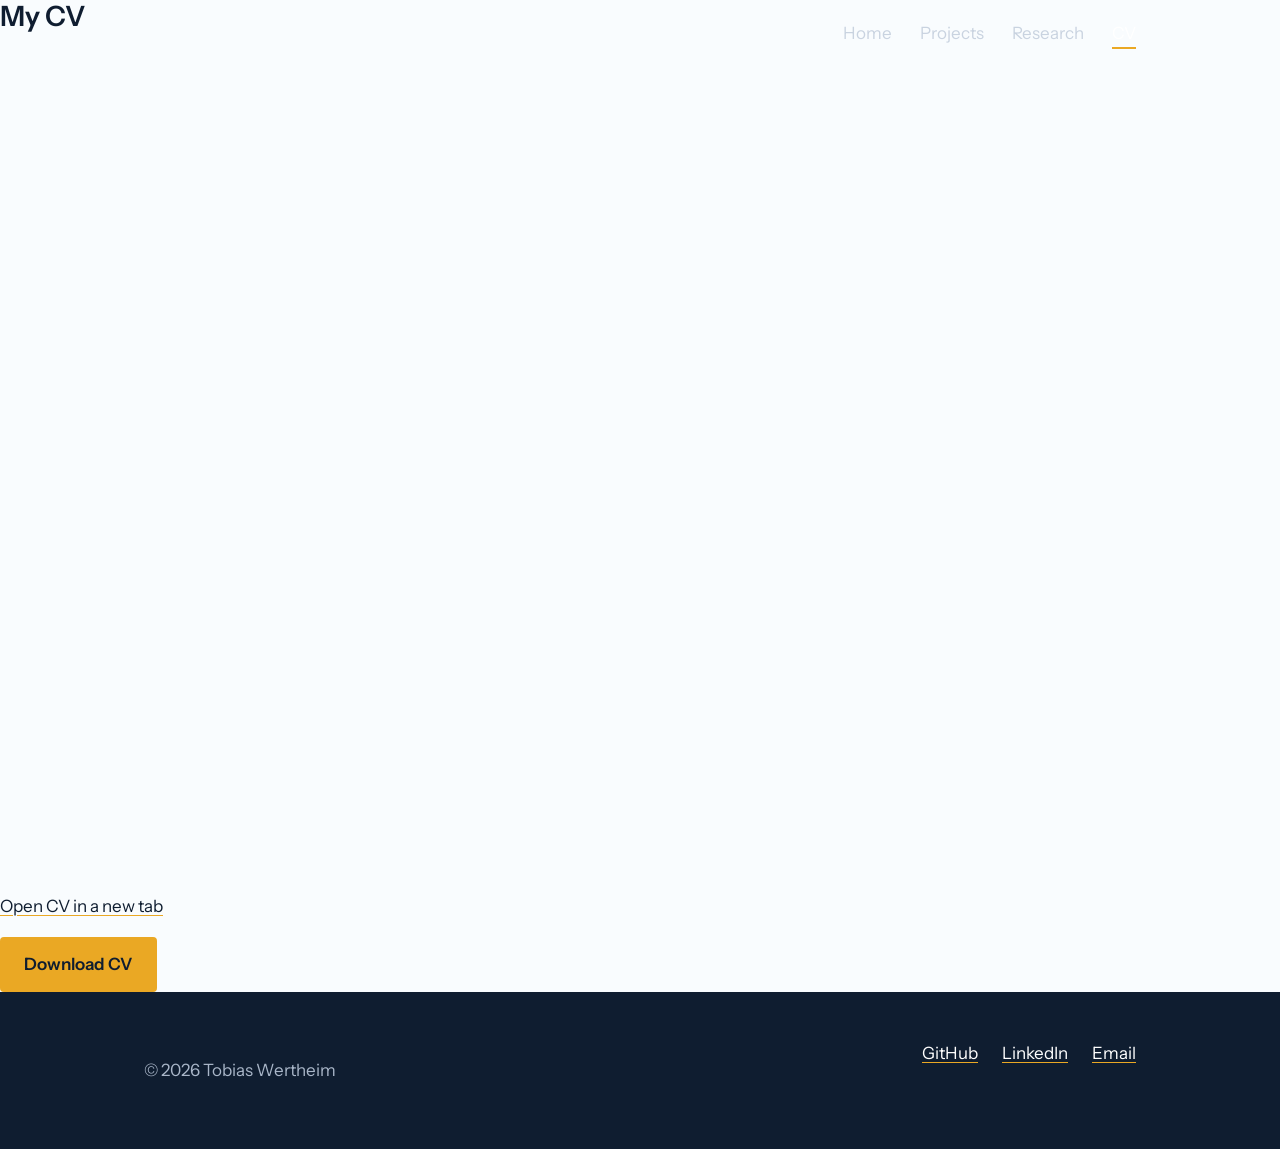
==== cv.html @ 44a56799 "Update CV links to remove 'files' directory" ====
<!DOCTYPE html>
<html lang="en">
<head>
  <link rel="icon" href="/photonfavicon.svg" type="image/svg+xml">
  <meta charset="UTF-8">
  <meta name="viewport" content="width=device-width, initial-scale=1.0">
  <title>Projects</title>
  <meta name="description" content="Physics and engineering projects by Tobias, TU Delft.">
  <link rel="preconnect" href="https://fonts.googleapis.com">
  <link rel="preconnect" href="https://fonts.gstatic.com" crossorigin>
  <link href="https://fonts.googleapis.com/css2?family=Instrument+Sans:wght@400;600&family=Instrument+Serif&display=swap" rel="stylesheet">
  <link rel="stylesheet" href="style.css">
</head>

    <!-- Navigation bar stuff-->
  <header class='site-header'>
    <nav class='nav'>
      <a href='index.html' class='nav-name'></a>
      <ul class='nav-links'>
        <li><a href='index.html'>Home</a></li>
        <li><a href='projects.html'>Projects</a></li>
        <li><a href='Research.html'>Research</a></li>
        <li><a href='cv.html' class='active'>CV</a></li>
      </ul>
    </nav>
  </header>

  <section id="cv">
  <h2>My CV</h2>
  <iframe src="/cvtwertheim.pdf" class="cv-frame" title="CV"></iframe>
  <p><a href="/cvtwertheim.pdf">Open CV in a new tab</a></p>
</section>
  <a href="/cvtwertheim.pdf" download="/cvtwertheim.pdf" class="button">Download CV</a>
  
  <footer class="site-footer">
    <div class="container">
      <p>&copy; 2026 Tobias Wertheim</p>
      <ul class="footer-links">
        <li><a href="https://github.com/tobiaswm" target="_blank" rel="noopener">GitHub</a></li>
        <li><a href="https://www.linkedin.com/in/tobias-wertheim" target="_blank" rel="noopener">LinkedIn</a></li>
        <li><a href="mailto:tobywertheimmail@gmail.com">Email</a></li>
      </ul>
    </div>
  </footer>

</body>
</html>
---- style.css ----
/* My CSS code for the site; AI was used to produce a basic template, after which I
edited quite a bit away from it until I got to something I was happy with. */

/* colors and fonts */
:root {
  --navy: #0f1d30;     /* headers and titles? */
  --navy-soft: #213456;   /* slightly lighter navy */
  --amber: #eaa824;     /* amber */
  --amber-dark: #a36e0c; /* darker amber */
  --ink: #1e2936;     /* body text */
  --slate: #576575;  /* secondary text */
  --lab: #f9fcfe;      /* page background: cool, not cream */
  --white: #ffffff;
  --line: #d8dee6;   /* thin divider lines */

  /* Fonts */
  --font-display: "Instrument Serif", Georgia, serif;
  --font-body: "Instrument Sans", system-ui, sans-serif;

  --width: 1040px;          /* maximum content width */
}


/* basics */

*{ box-sizing: border-box; }  
body {
  margin: 0;
  font-family: var(--font-body);
  font-size: 1.0625rem;         
  line-height: 1.6;
  color: var(--ink);
  background: var(--lab);
}

img { max-width: 100%; display: block; }

a { color: var(--navy); text-decoration-color: var(--amber); text-underline-offset: 3px; }
a:hover { color: var(--amber-dark); }

/* visible outline with tab key*/
a:focus-visible, button:focus-visible {
  outline: 3px solid var(--amber);
  outline-offset: 3px;
}

h1, h2, h3 { color: var(--navy); line-height: 1.2; font-weight: 600; }
h2 { font-size: 1.75rem; margin: 0 0 1.5rem; }
h3 { font-size: 1.2rem; margin: 0 0 0.4rem; }

p { max-width: 65ch; } 

/* Centering */
.container {
  max-width: var(--width);
  margin: 0 auto;
  padding: 0 1.5rem;
}

/* Space between sections */
.section { padding: 5rem 0; }
.section + .section { border-top: 1px solid var(--line); }


/* navigation bar stuffs */

.site-header {
  position: absolute;
  top: 0; left: 0; right: 0;
  z-index: 10;
}

/* no hero here so solid infill */
.site-header.solid {
  position: sticky;              /* stays at the top while scrolling */
  background: var(--navy);
}

.nav {
  display: flex;
  justify-content: space-between;
  align-items: center;
  flex-wrap: wrap;
  gap: 0.75rem;
  max-width: var(--width);
  margin: 0 auto;
  padding: 1.25rem 1.5rem;
}

.nav-name {
  font-family: var(--font-display);
  font-size: 1.5rem;
  color: var(--white);
  text-decoration: none;
}

.nav-links {
  display: flex;
  gap: 1.75rem;
  list-style: none;
  margin: 0;
  padding: 0;
}

.nav-links a {
  color: #c9d3e0;
  text-decoration: none;
  padding-bottom: 4px;
  border-bottom: 2px solid transparent;   /* invisible until active */
}

.nav-links a:hover { color: var(--white); }

/* Amber underline */
.nav-links a.active {
  color: var(--white);
  border-bottom-color: var(--amber);
}


/* Hero */

.hero {
  position: relative;      /* Canvas sits behind the text */
  background: var(--navy);
  color: var(--white);
  min-height: 88vh;
  display: flex;
  align-items: center;
  overflow: hidden;
}

/* The <canvas> with the wave pattern fills the whole hero, waves.js draws on it */
.hero canvas {
  position: absolute;
  inset: 0;                      /* top/right/bottom/left all 0 = fill parent */
  width: 100%;
  height: 100%;
}

/* for text readability over the waves */
.hero::before {
  content: "";
  position: absolute;
  inset: 0;
  background: linear-gradient(90deg, var(--navy) 25%, rgba(20, 35, 59, 0.55) 60%, rgba(20, 35, 59, 0.1));
  z-index: 1;
}

.hero-content {
  position: relative;
  z-index: 2;                   
  width: 100%;                   
  padding-top: 5rem;
  padding-bottom: 5rem;
}

/* h1, my name over the hero */
.hero h1 {
  font-family: var(--font-display);
  font-weight: 400;
  font-size: clamp(3.5rem, 10vw, 7.5rem);
  line-height: 0.95;
  letter-spacing: -0.02em;
  color: var(--white);
  margin: 0 0 1.5rem;
}

.hero .lead {
  font-size: 1.3rem;
  color: #d5deea;
  max-width: 34ch;
  margin: 0 0 2.25rem;
}

/* small text near bottom of hero */
.hero-note {
  margin-top: 3rem;
  font-size: 0.9rem;
  color: #8ea0b8;
}


/* buttons */

.buttons { display: flex; flex-wrap: wrap; gap: 0.75rem; }

.button {
  display: inline-block;
  padding: 0.75rem 1.4rem;
  font-weight: 600;
  text-decoration: none;
  border-radius: 4px;
  background: var(--amber);
  color: var(--navy);
  border: 2px solid var(--amber);
}

.button:hover { background: #f3bd4f; color: var(--navy); }

/* Smaller ghost button */
.button-ghost {
  background: transparent;
  color: var(--white);
  border-color: rgba(255, 255, 255, 0.4);
}
.button-ghost:hover { background: rgba(255, 255, 255, 0.08); color: var(--white); }

/* Ghost button on a light background */
.button-ghost.on-light { color: var(--navy); border-color: var(--navy); }
.button-ghost.on-light:hover { background: var(--navy); color: var(--white); }


/* About me */

/* CSS grid; two columns, the photo column fixed, the text column flexible */
.about {
  display: grid;
  grid-template-columns: 240px 1fr;
  gap: 3rem;
  align-items: start;
}

.portrait {
  width: 240px;
  aspect-ratio: 4 / 5;
  object-fit: cover;
  border-radius: 6px;
  background: var(--line);
}

/* <dl> definition list */
.facts {
  display: grid;
  grid-template-columns: max-content 1fr;
  gap: 0.4rem 1.5rem;
  margin: 1.75rem 0 0;
  padding-top: 1.5rem;
  border-top: 1px solid var(--line);
}
.facts dt { color: var(--slate); }
.facts dd { margin: 0; }


/* Recent project */

.featured {
  display: grid;
  grid-template-columns: 1.2fr 1fr;
  background: var(--white);
  border: 1px solid var(--line);
  border-radius: 8px;
  overflow: hidden; /* clips the image to the rounded corners */
}

.featured img {
  width: 100%;
  height: 100%;
  min-height: 300px;
  object-fit: cover;
}

.featured-body { padding: 2.5rem; }
.featured-body h3 { font-size: 1.6rem; }
.featured-body p { color: var(--slate); }


/* Project list */

.project-list { list-style: none; margin: 0; padding: 0; }

/* Each entry: thumbnail on the left, text on the right */
.project {
  display: grid;
  grid-template-columns: 200px 1fr;
  gap: 2rem;
  align-items: center;
  padding: 2rem 0;
  border-bottom: 1px solid var(--line);
}
.project:first-child { padding-top: 0; }

.project img {
  width: 200px;
  aspect-ratio: 3 / 2;
  object-fit: cover;
  border-radius: 6px;
}

.project p { color: var(--slate); margin: 0 0 0.75rem; }

/* Tags */
.tags {
  display: flex;
  flex-wrap: wrap;
  gap: 0.4rem;
  list-style: none;
  margin: 0 0 1rem;
  padding: 0;
}
.tags li {
  font-size: 0.85rem;
  padding: 0.1rem 0.65rem;
  border-radius: 999px;          /* huge radius = pill shape */
  background: #fbf0d6;
  color: #7a5408;
}

.more { font-weight: 600; white-space: nowrap; }

/* A row with the section heading and a link to the full page */
.section-head {
  display: flex;
  justify-content: space-between;
  align-items: baseline;
  gap: 1rem;
  margin-bottom: 1.5rem;
}
.section-head h2 { margin: 0; }


/* Inner page band */

.page-title {
  background: var(--navy);
  color: var(--white);
  padding: 4rem 0 3.5rem;
}
.page-title h1 {
  font-family: var(--font-display);
  font-weight: 400;
  font-size: clamp(2.75rem, 7vw, 4.5rem);
  color: var(--white);
  margin: 0 0 0.5rem;
}
.page-title p { color: #c9d3e0; margin: 0; font-size: 1.15rem; }


/* CV timeline: line with dots*/
.timeline {
  list-style: none;
  margin: 0 0 1rem;
  padding: 0 0 0 1.75rem;
  border-left: 2px solid var(--line);
}

.cv-frame {
  width: 100%;
  height: 90vh;
  border: none;
}

.timeline li { position: relative; padding-bottom: 2rem; }

/* The dot on the line. ::before creates an extra element with CSS only. */
.timeline li::before {
  content: "";
  position: absolute;
  left: calc(-1.75rem - 7px);    /* centre the 12px dot on the 2px line */
  top: 0.45rem;
  width: 12px;
  height: 12px;
  border-radius: 50%;
  background: var(--amber);
  border: 2px solid var(--lab);
}

.timeline time { display: block; color: var(--amber-dark); font-weight: 600; font-size: 0.95rem; }
.timeline p { margin: 0.2rem 0 0; color: var(--slate); }

.cv-grid {
  display: grid;
  grid-template-columns: 1fr 1fr;
  gap: 3rem;
  margin-bottom: 2.5rem;
}

.cv-skills { margin-bottom: 2.5rem; }


/* Footer */

.site-footer {
  background: var(--navy);
  color: #a9b6c8;
  padding: 3rem 0;
}
.site-footer .container {
  display: flex;
  justify-content: space-between;
  flex-wrap: wrap;
  gap: 1rem;
}
.site-footer a { color: var(--white); }
.footer-links { display: flex; gap: 1.5rem; list-style: none; margin: 0; padding: 0; }


/* Rules for small screens / phones */
@media (max-width: 760px) {
  .section { padding: 3.5rem 0; }
  .about, .featured, .cv-grid { grid-template-columns: 1fr; }   /* stack columns */
  .portrait { width: 180px; }
  .featured img { min-height: 200px; }
  .featured-body { padding: 1.75rem; }
  .project { grid-template-columns: 1fr; gap: 1rem; }
  .project img { width: 100%; }
  .hero::before { background: rgba(20, 35, 59, 0.5); }   /* darker overlay for small screens */
  .nav-links { gap: 1.25rem; }
}
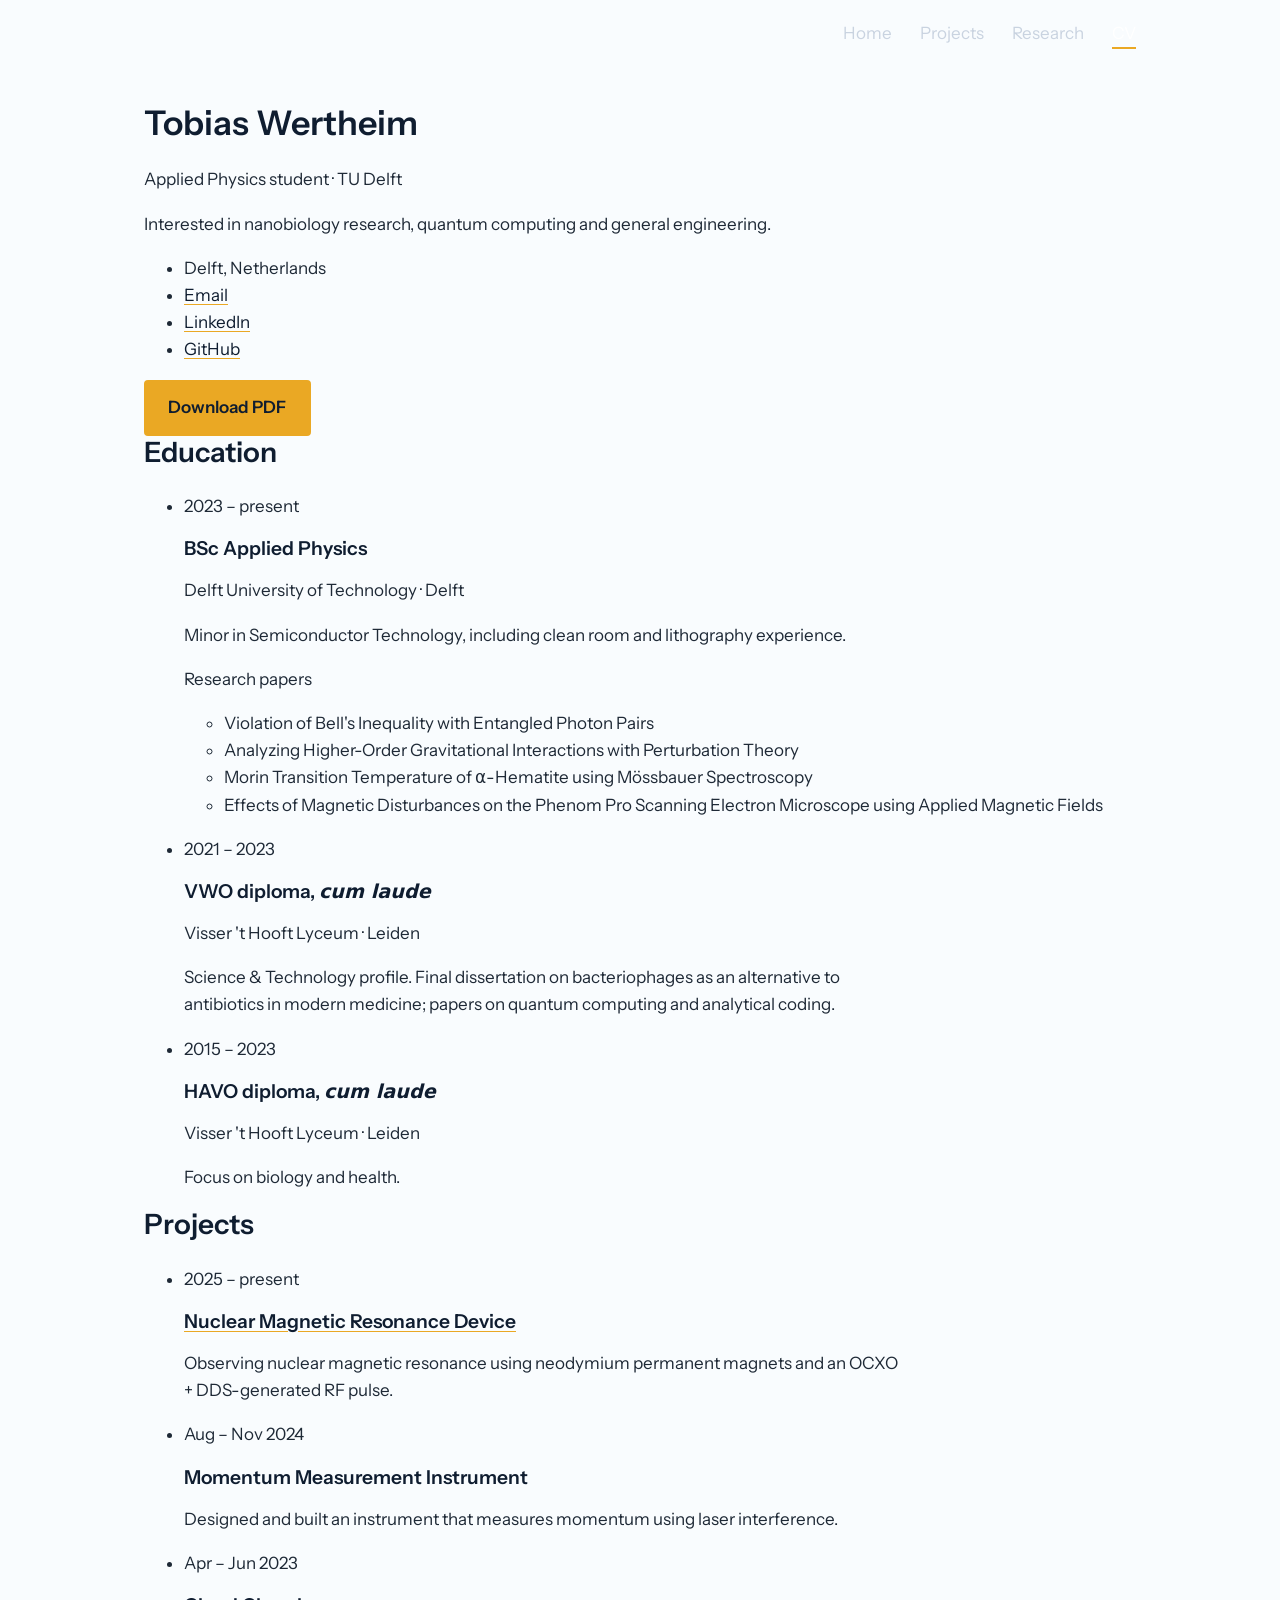
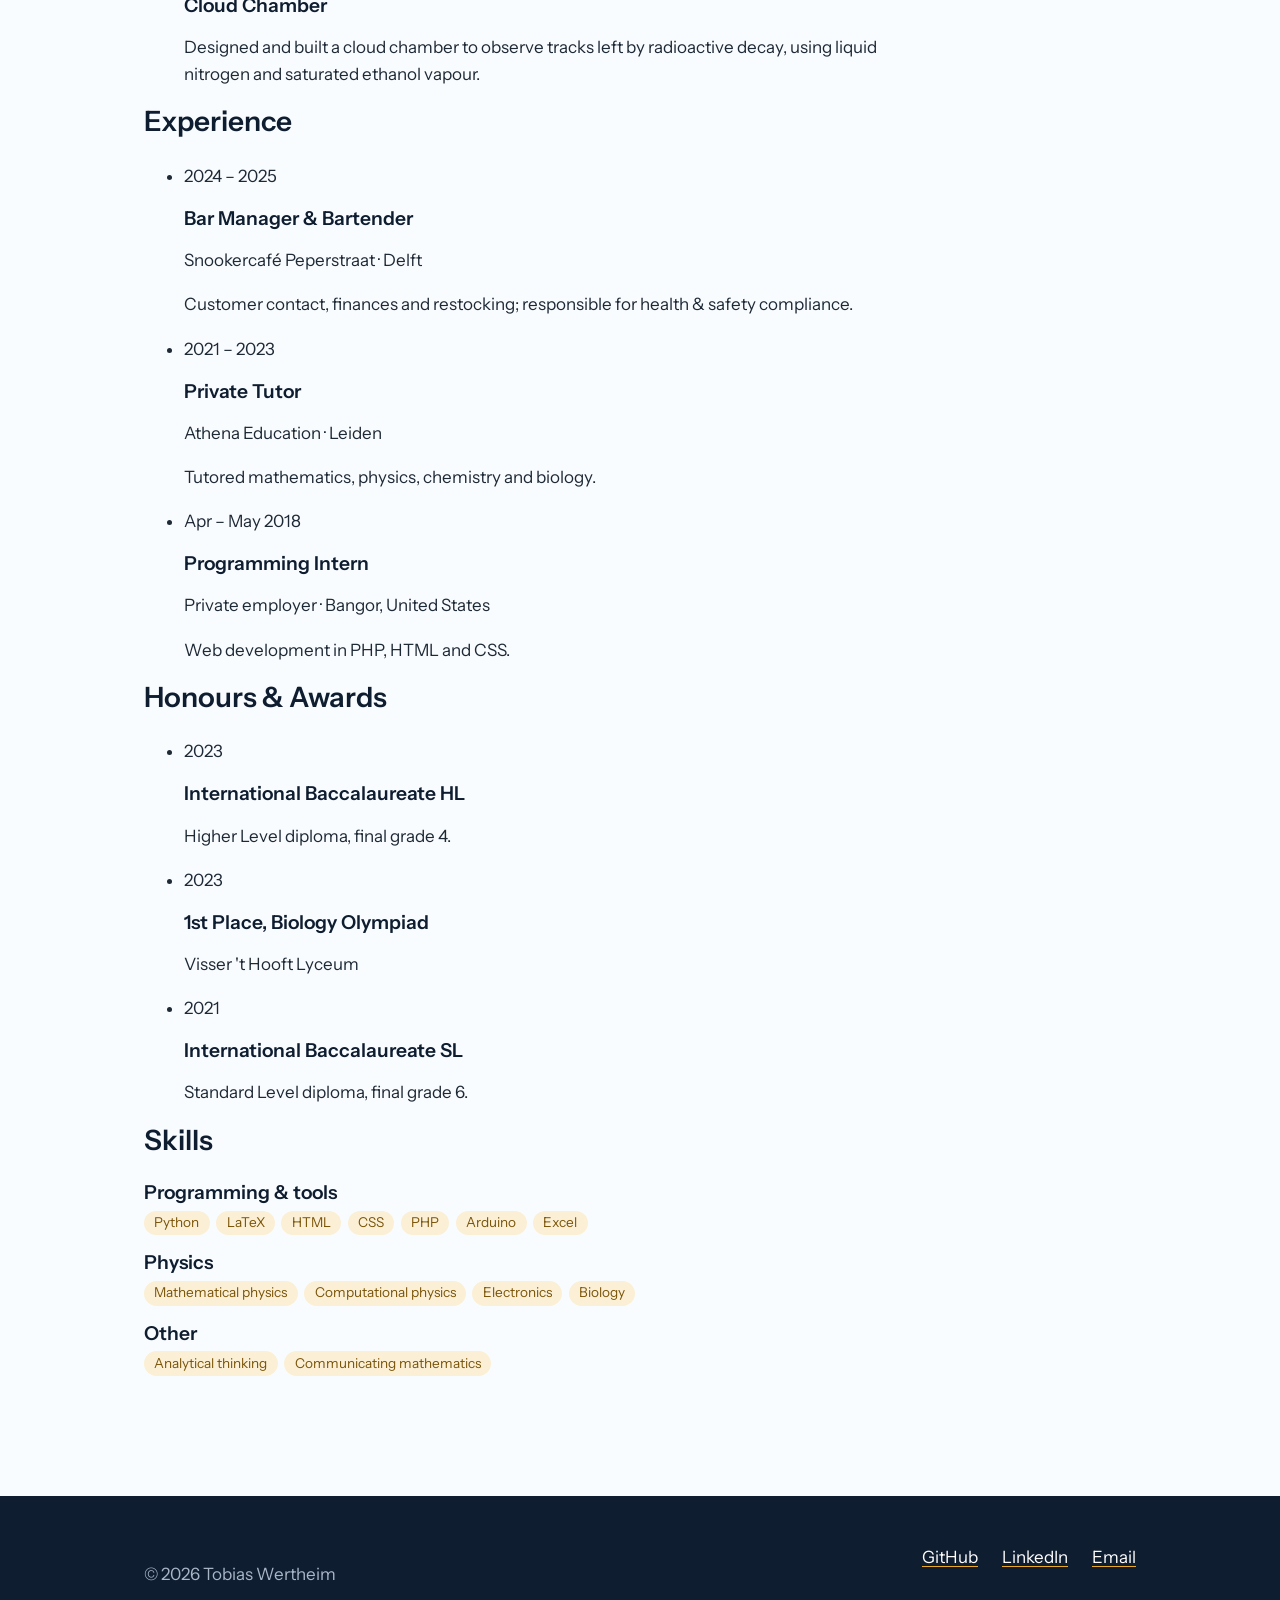
==== commit 00ce1b59: "Update CV page with new title and content" ====
--- a/cv.html
+++ b/cv.html
@@ -1,37 +1,221 @@
 <!DOCTYPE html>
 <html lang="en">
 <head>
-  <link rel="icon" href="/photonfavicon.svg" type="image/svg+xml">
   <meta charset="UTF-8">
   <meta name="viewport" content="width=device-width, initial-scale=1.0">
-  <title>Projects</title>
-  <meta name="description" content="Physics and engineering projects by Tobias, TU Delft.">
+  <title>CV – Tobias Wertheim</title>
+  <meta name="description" content="CV of Tobias Wertheim, Applied Physics student at TU Delft: education, projects, research papers and experience.">
+  <link rel="icon" href="/photonfavicon.svg" type="image/svg+xml">
   <link rel="preconnect" href="https://fonts.googleapis.com">
   <link rel="preconnect" href="https://fonts.gstatic.com" crossorigin>
   <link href="https://fonts.googleapis.com/css2?family=Instrument+Sans:wght@400;600&family=Instrument+Serif&display=swap" rel="stylesheet">
   <link rel="stylesheet" href="style.css">
+  <link rel="stylesheet" href="cv.css">
 </head>
-
-    <!-- Navigation bar stuff-->
-  <header class='site-header'>
-    <nav class='nav'>
-      <a href='index.html' class='nav-name'></a>
-      <ul class='nav-links'>
-        <li><a href='index.html'>Home</a></li>
-        <li><a href='projects.html'>Projects</a></li>
-        <li><a href='Research.html'>Research</a></li>
-        <li><a href='cv.html' class='active'>CV</a></li>
+<body>
+
+  <!-- Navigation bar stuff-->
+  <header class="site-header">
+    <nav class="nav">
+      <a href="index.html" class="nav-name"></a>
+      <ul class="nav-links">
+        <li><a href="index.html">Home</a></li>
+        <li><a href="projects.html">Projects</a></li>
+        <li><a href="Research.html">Research</a></li>
+        <li><a href="cv.html" class="active">CV</a></li>
       </ul>
     </nav>
   </header>
 
-  <section id="cv">
-  <h2>My CV</h2>
-  <iframe src="/cvtwertheim.pdf" class="cv-frame" title="CV"></iframe>
-  <p><a href="/cvtwertheim.pdf">Open CV in a new tab</a></p>
-</section>
-  <a href="/cvtwertheim.pdf" download="/cvtwertheim.pdf" class="button">Download CV</a>
-  
+  <main class="section">
+    <div class="container cv">
+
+      <header class="cv-head">
+        <div>
+          <h1 class="cv-name">Tobias Wertheim</h1>
+          <p class="cv-role">Applied Physics student · TU Delft</p>
+          <p class="cv-about">
+            Interested in nanobiology research, quantum computing and general engineering.
+          </p>
+          <ul class="cv-contact">
+            <li>Delft, Netherlands</li>
+            <li><a href="mailto:tobywertheimmail@gmail.com">Email</a></li>
+            <li><a href="https://www.linkedin.com/in/tobias-wertheim/" target="_blank" rel="noopener">LinkedIn</a></li>
+            <li><a href="https://github.com/tobiaswm" target="_blank" rel="noopener">GitHub</a></li>
+          </ul>
+        </div>
+        <a href="/files/cvtwertheim.pdf" download="Tobias_Wertheim_CV.pdf" class="button">Download PDF</a>
+      </header>
+
+      <!-- edu -->
+      <section class="cv-section">
+        <h2 class="cv-title">Education</h2>
+        <ul class="cv-list">
+
+          <li class="cv-entry">
+            <p class="cv-date">2023 – present</p>
+            <div>
+              <h3>BSc Applied Physics</h3>
+              <p class="cv-where">Delft University of Technology · Delft</p>
+              <p>Minor in Semiconductor Technology, including clean room and lithography experience.</p>
+              <p class="cv-sub">Research papers</p>
+              <ul class="cv-bullets">
+                <li>Violation of Bell's Inequality with Entangled Photon Pairs</li>
+                <li>Analyzing Higher-Order Gravitational Interactions with Perturbation Theory</li>
+                <li>Morin Transition Temperature of α-Hematite using Mössbauer Spectroscopy</li>
+                <li>Effects of Magnetic Disturbances on the Phenom Pro Scanning Electron Microscope using Applied Magnetic Fields</li>
+              </ul>
+            </div>
+          </li>
+
+          <li class="cv-entry">
+            <p class="cv-date">2021 – 2023</p>
+            <div>
+              <h3>VWO diploma, <em>cum laude</em></h3>
+              <p class="cv-where">Visser 't Hooft Lyceum · Leiden</p>
+              <p>Science &amp; Technology profile. Final dissertation on bacteriophages as an alternative to antibiotics in modern medicine; papers on quantum computing and analytical coding.</p>
+            </div>
+          </li>
+
+          <li class="cv-entry">
+            <p class="cv-date">2015 – 2023</p>
+            <div>
+              <h3>HAVO diploma, <em>cum laude</em></h3>
+              <p class="cv-where">Visser 't Hooft Lyceum · Leiden</p>
+              <p>Focus on biology and health.</p>
+            </div>
+          </li>
+
+        </ul>
+      </section>
+
+      <!-- projects -->
+      <section class="cv-section">
+        <h2 class="cv-title">Projects</h2>
+        <ul class="cv-list">
+
+          <li class="cv-entry">
+            <p class="cv-date">2025 – present</p>
+            <div>
+              <h3><a href="nmrobserver.html">Nuclear Magnetic Resonance Device</a></h3>
+              <p>Observing nuclear magnetic resonance using neodymium permanent magnets and an OCXO + DDS-generated RF pulse.</p>
+            </div>
+          </li>
+
+          <li class="cv-entry">
+            <p class="cv-date">Aug – Nov 2024</p>
+            <div>
+              <h3>Momentum Measurement Instrument</h3>
+              <p>Designed and built an instrument that measures momentum using laser interference.</p>
+            </div>
+          </li>
+
+          <li class="cv-entry">
+            <p class="cv-date">Apr – Jun 2023</p>
+            <div>
+              <h3>Cloud Chamber</h3>
+              <p>Designed and built a cloud chamber to observe tracks left by radioactive decay, using liquid nitrogen and saturated ethanol vapour.</p>
+            </div>
+          </li>
+
+        </ul>
+      </section>
+
+      <!-- experience -->
+      <section class="cv-section">
+        <h2 class="cv-title">Experience</h2>
+        <ul class="cv-list">
+
+          <li class="cv-entry">
+            <p class="cv-date">2024 – 2025</p>
+            <div>
+              <h3>Bar Manager &amp; Bartender</h3>
+              <p class="cv-where">Snookercafé Peperstraat · Delft</p>
+              <p>Customer contact, finances and restocking; responsible for health &amp; safety compliance.</p>
+            </div>
+          </li>
+
+          <li class="cv-entry">
+            <p class="cv-date">2021 – 2023</p>
+            <div>
+              <h3>Private Tutor</h3>
+              <p class="cv-where">Athena Education · Leiden</p>
+              <p>Tutored mathematics, physics, chemistry and biology.</p>
+            </div>
+          </li>
+
+          <li class="cv-entry">
+            <p class="cv-date">Apr – May 2018</p>
+            <div>
+              <h3>Programming Intern</h3>
+              <p class="cv-where">Private employer · Bangor, United States</p>
+              <p>Web development in PHP, HTML and CSS.</p>
+            </div>
+          </li>
+
+        </ul>
+      </section>
+
+      <!-- awards -->
+      <section class="cv-section">
+        <h2 class="cv-title">Honours &amp; Awards</h2>
+        <ul class="cv-list">
+
+          <li class="cv-entry">
+            <p class="cv-date">2023</p>
+            <div>
+              <h3>International Baccalaureate HL</h3>
+              <p>Higher Level diploma, final grade 4.</p>
+            </div>
+          </li>
+
+          <li class="cv-entry">
+            <p class="cv-date">2023</p>
+            <div>
+              <h3>1st Place, Biology Olympiad</h3>
+              <p class="cv-where">Visser 't Hooft Lyceum</p>
+            </div>
+          </li>
+
+          <li class="cv-entry">
+            <p class="cv-date">2021</p>
+            <div>
+              <h3>International Baccalaureate SL</h3>
+              <p>Standard Level diploma, final grade 6.</p>
+            </div>
+          </li>
+
+        </ul>
+      </section>
+
+      <!-- skills -->
+      <section class="cv-section">
+        <h2 class="cv-title">Skills</h2>
+        <div class="cv-skills">
+          <div>
+            <h3>Programming &amp; tools</h3>
+            <ul class="tags">
+              <li>Python</li><li>LaTeX</li><li>HTML</li><li>CSS</li><li>PHP</li><li>Arduino</li><li>Excel</li>
+            </ul>
+          </div>
+          <div>
+            <h3>Physics</h3>
+            <ul class="tags">
+              <li>Mathematical physics</li><li>Computational physics</li><li>Electronics</li><li>Biology</li>
+            </ul>
+          </div>
+          <div>
+            <h3>Other</h3>
+            <ul class="tags">
+              <li>Analytical thinking</li><li>Communicating mathematics</li>
+            </ul>
+          </div>
+        </div>
+      </section>
+
+    </div>
+  </main>
+
   <footer class="site-footer">
     <div class="container">
       <p>&copy; 2026 Tobias Wertheim</p>
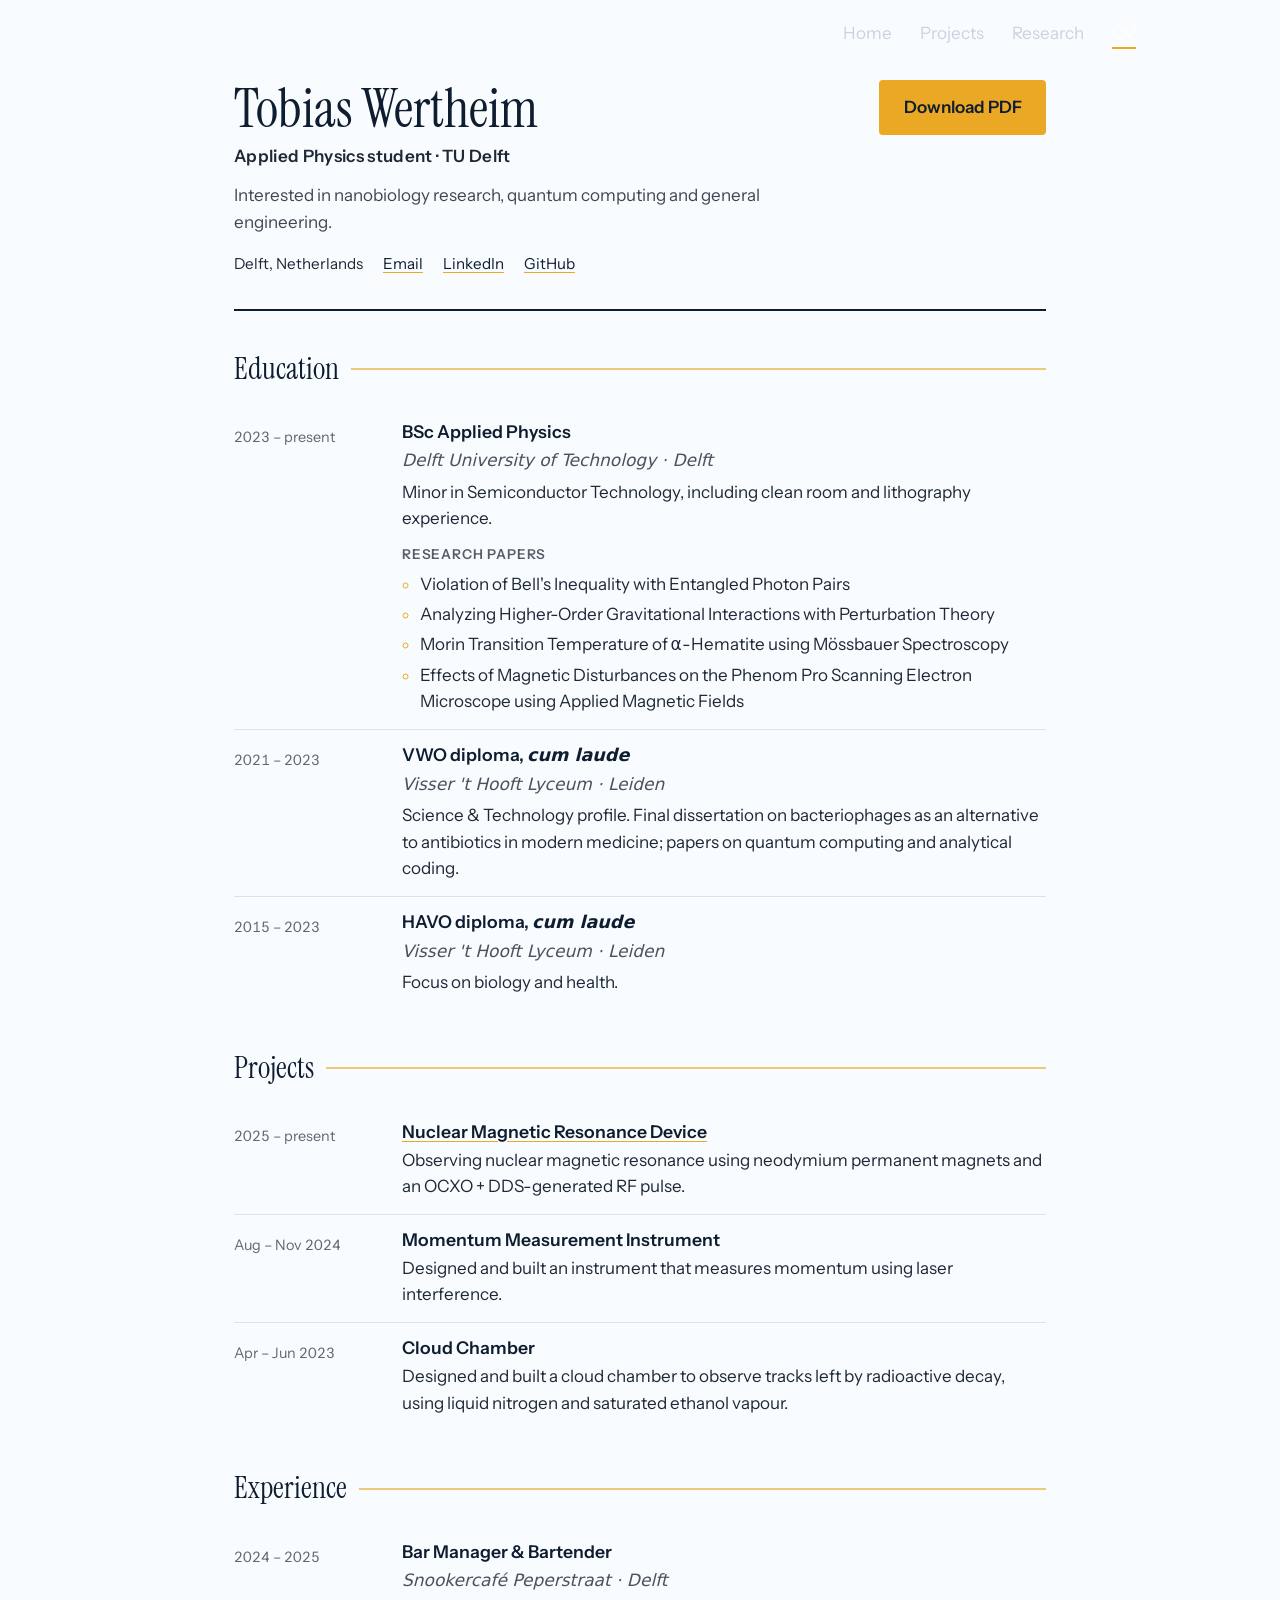
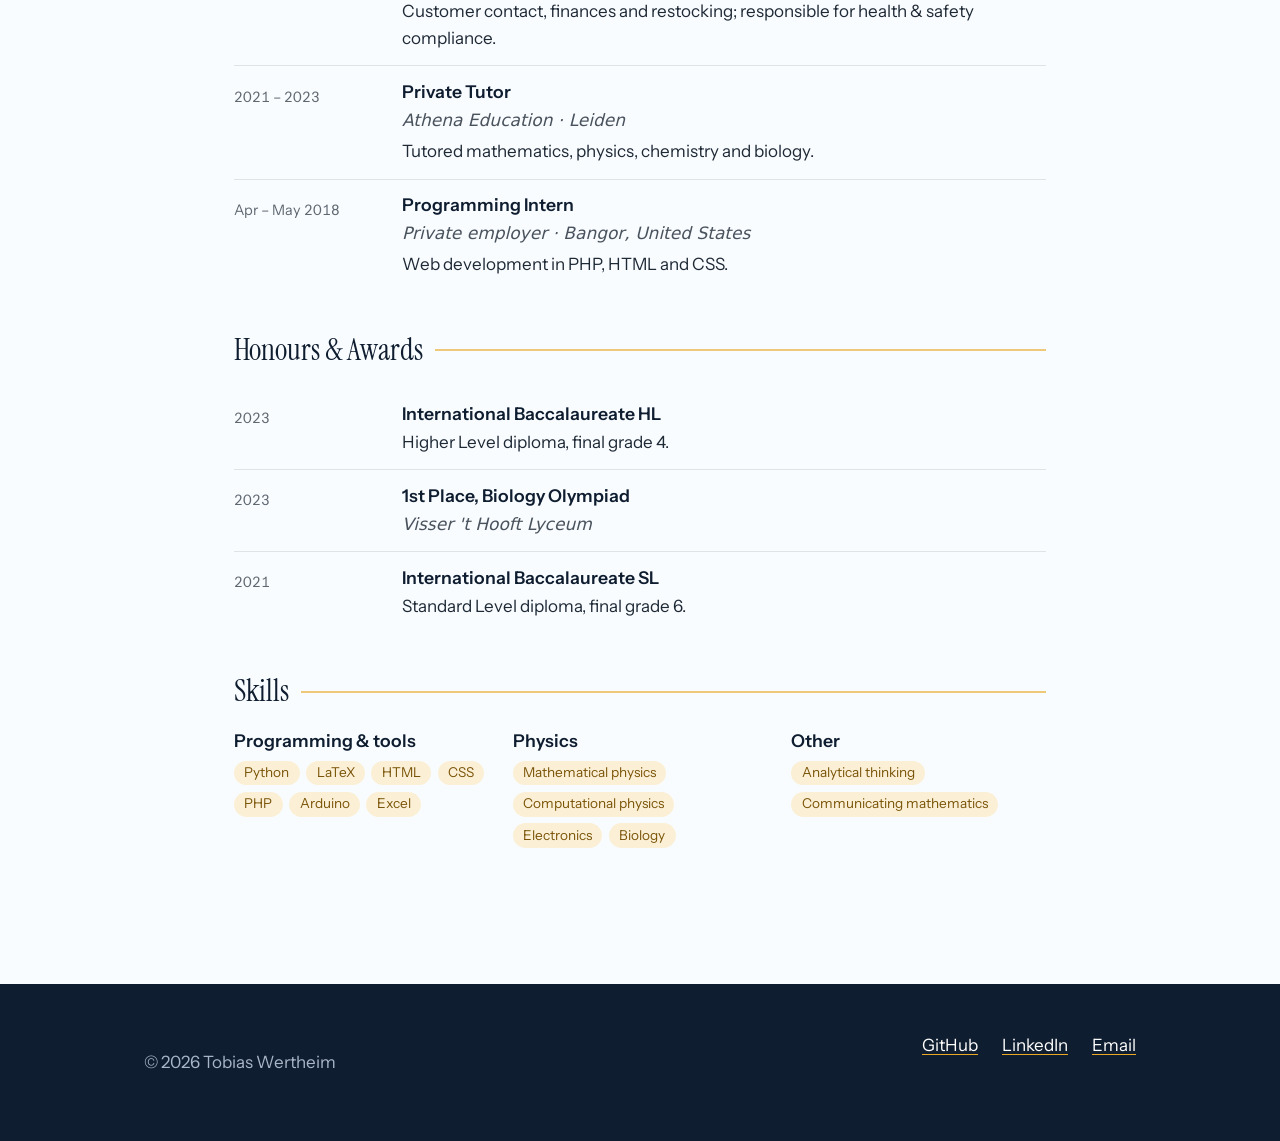
==== commit 31bef56c: "Rename cv.css to style_cv.css in HTML file" ====
--- a/cv.html
+++ b/cv.html
@@ -10,7 +10,7 @@
   <link rel="preconnect" href="https://fonts.gstatic.com" crossorigin>
   <link href="https://fonts.googleapis.com/css2?family=Instrument+Sans:wght@400;600&family=Instrument+Serif&display=swap" rel="stylesheet">
   <link rel="stylesheet" href="style.css">
-  <link rel="stylesheet" href="cv.css">
+  <link rel="stylesheet" href="style_cv.css">
 </head>
 <body>
 
--- a/style_cv.css
+++ b/style_cv.css
@@ -0,0 +1,180 @@
+.cv {
+  max-width: 860px;
+  margin: 0 auto;
+}
+
+.cv-head {
+  display: flex;
+  justify-content: space-between;
+  align-items: flex-start;
+  gap: 1.5rem;
+  padding-bottom: 2rem;
+  margin-bottom: 1rem;
+  border-bottom: 2px solid var(--navy, #1f3a5f);
+}
+
+.cv-name {
+  font-family: "Instrument Serif", Georgia, serif;
+  font-weight: 400;
+  font-size: clamp(2.4rem, 6vw, 3.4rem);
+  line-height: 1.05;
+  margin: 0;
+  color: var(--navy, #1f3a5f);
+}
+
+.cv-role {
+  margin: 0.35rem 0 0;
+  font-weight: 600;
+  letter-spacing: 0.02em;
+}
+
+.cv-about {
+  margin: 0.75rem 0 0;
+  max-width: 34rem;
+  opacity: 0.85;
+}
+
+.cv-contact {
+  list-style: none;
+  padding: 0;
+  margin: 1rem 0 0;
+  display: flex;
+  flex-wrap: wrap;
+  gap: 0.4rem 1.25rem;
+  font-size: 0.95rem;
+}
+
+.cv-head .button {
+  flex-shrink: 0;
+  white-space: nowrap;
+}
+
+/* ---- Sections ---- */
+.cv-section {
+  margin-top: 2.5rem;
+}
+
+.cv-title {
+  font-family: "Instrument Serif", Georgia, serif;
+  font-weight: 400;
+  font-size: 1.9rem;
+  margin: 0 0 1.25rem;
+  color: var(--navy, #1f3a5f);
+  display: flex;
+  align-items: center;
+  gap: 0.75rem;
+}
+
+/* thin amber line after each section title */
+.cv-title::after {
+  content: "";
+  flex: 1;
+  height: 2px;
+  background: var(--amber, #f2a541);
+  opacity: 0.6;
+}
+
+.cv-list {
+  list-style: none;
+  padding: 0;
+  margin: 0;
+}
+
+.cv-entry {
+  display: grid;
+  grid-template-columns: 9rem 1fr;
+  gap: 1.5rem;
+  padding: 0.9rem 0;
+}
+
+.cv-entry + .cv-entry {
+  border-top: 1px solid rgba(127, 127, 127, 0.2);
+}
+
+.cv-date {
+  margin: 0.2rem 0 0;
+  font-size: 0.9rem;
+  font-variant-numeric: tabular-nums;
+  opacity: 0.7;
+}
+
+.cv-entry h3,
+.cv-skills h3 {
+  margin: 0;
+  font-size: 1.1rem;
+  font-weight: 600;
+}
+
+.cv-entry h3 a {
+  color: inherit;
+  text-decoration-color: var(--amber, #f2a541);
+  text-underline-offset: 3px;
+}
+
+.cv-entry p {
+  margin: 0.3rem 0 0;
+  line-height: 1.55;
+}
+
+.cv-where {
+  font-style: italic;
+  opacity: 0.8;
+}
+
+.cv-sub {
+  margin-top: 0.8rem !important;
+  font-size: 0.85rem;
+  font-weight: 600;
+  text-transform: uppercase;
+  letter-spacing: 0.06em;
+  opacity: 0.75;
+}
+
+.cv-bullets {
+  margin: 0.35rem 0 0;
+  padding-left: 1.1rem;
+  line-height: 1.55;
+}
+
+.cv-bullets li + li {
+  margin-top: 0.25rem;
+}
+
+.cv-bullets li::marker {
+  color: var(--amber, #f2a541);
+}
+
+.cv-skills {
+  display: grid;
+  grid-template-columns: repeat(auto-fit, minmax(220px, 1fr));
+  gap: 1.5rem;
+}
+
+.cv-skills h3 {
+  margin-bottom: 0.6rem;
+}
+
+
+@media (max-width: 640px) {
+  .cv-head {
+    flex-direction: column;
+  }
+  .cv-entry {
+    grid-template-columns: 1fr;
+    gap: 0.2rem;
+  }
+}
+
+@media print {
+  .site-header,
+  .site-footer,
+  .cv-head .button {
+    display: none;
+  }
+  .cv-section {
+    break-inside: avoid-page;
+  }
+  .cv-entry {
+    break-inside: avoid;
+  }
+}
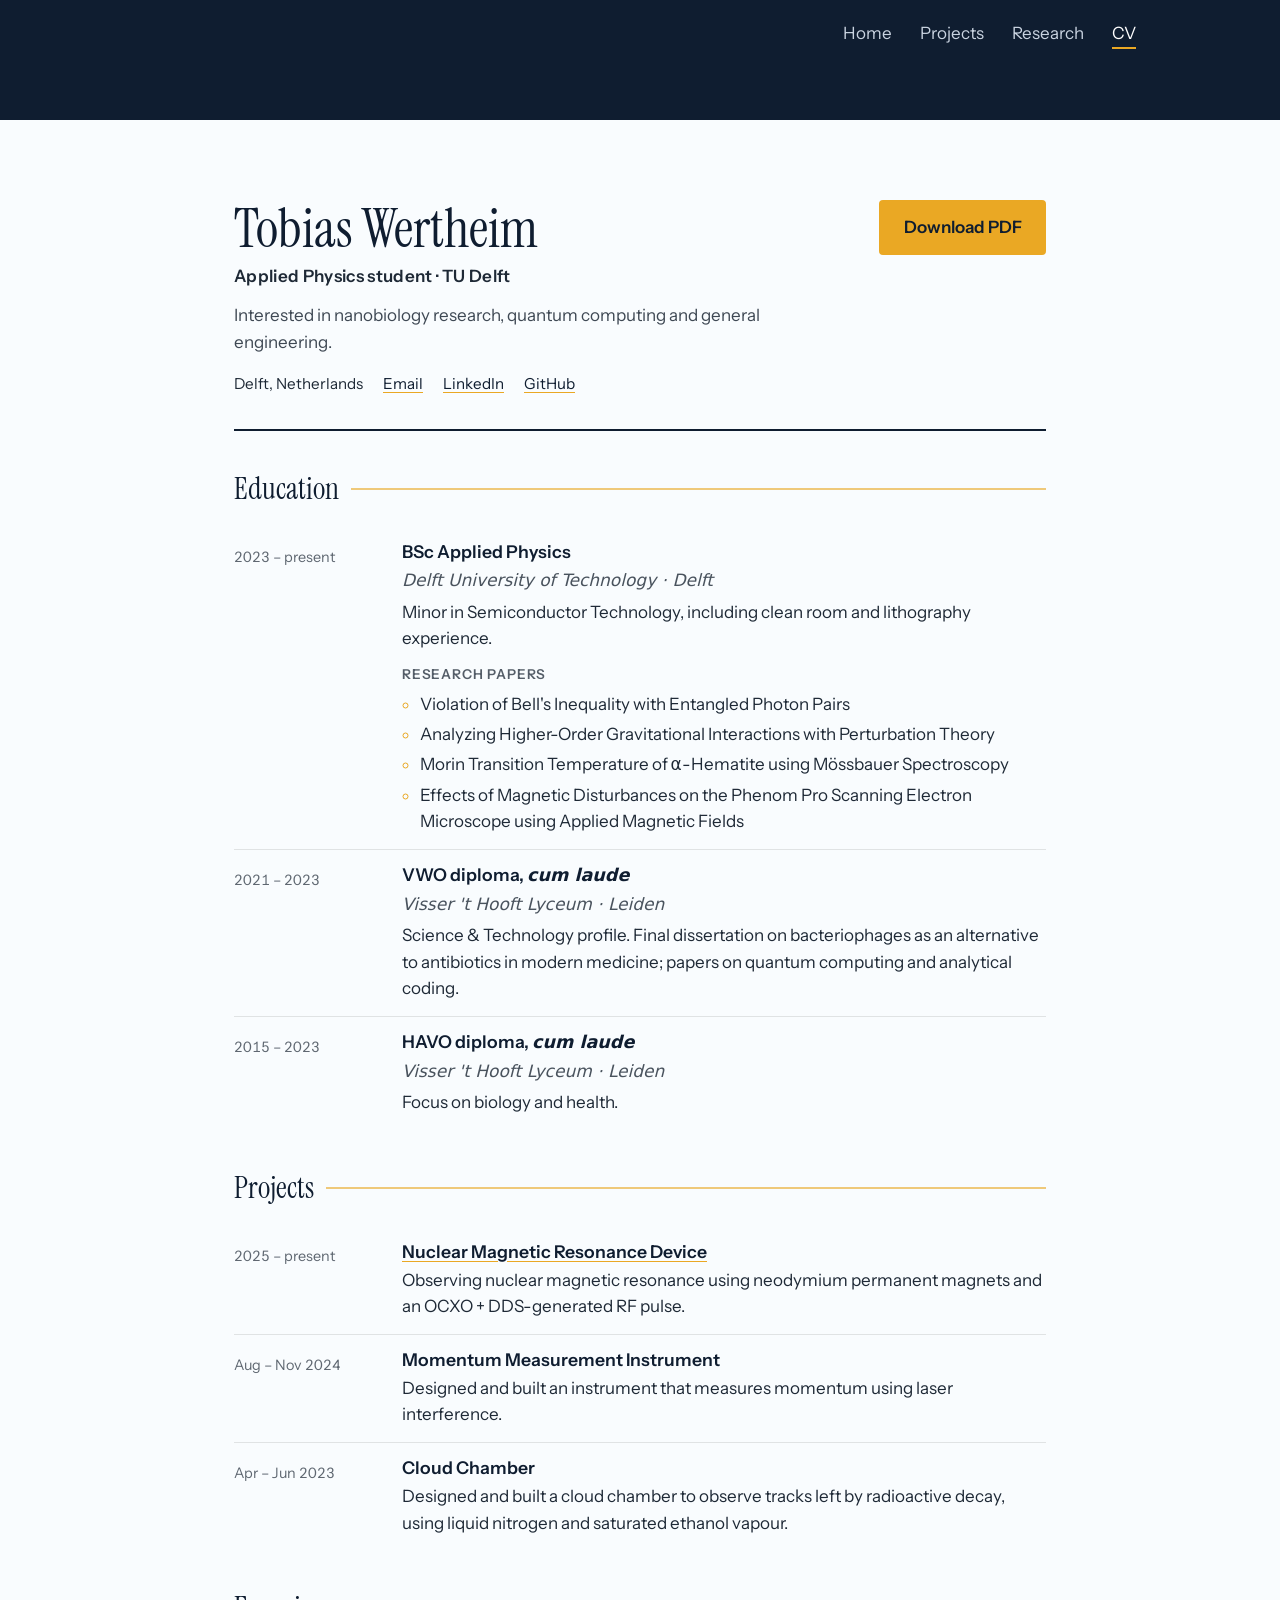
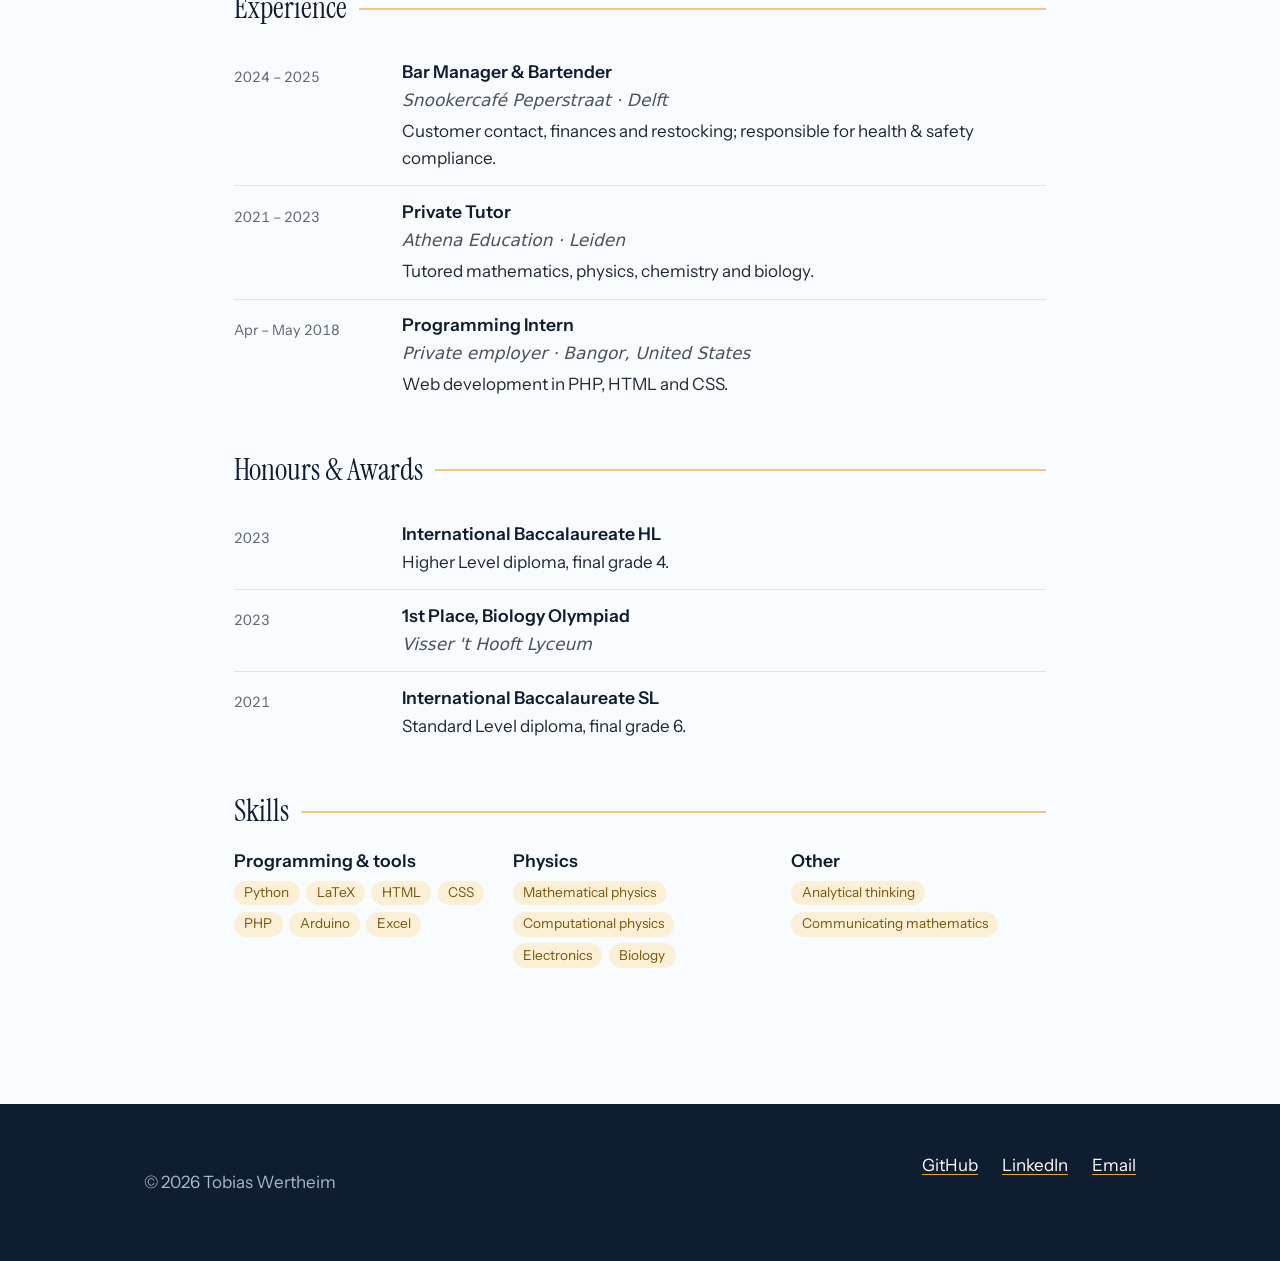
==== commit debd4223: "Add top navy band to cv.html Added a top navy band section to the CV layout." ====
--- a/cv.html
+++ b/cv.html
@@ -27,6 +27,10 @@
     </nav>
   </header>
 
+    <!-- Top navy band -->
+  <div class="page-title">
+  </div>
+  
   <main class="section">
     <div class="container cv">
 
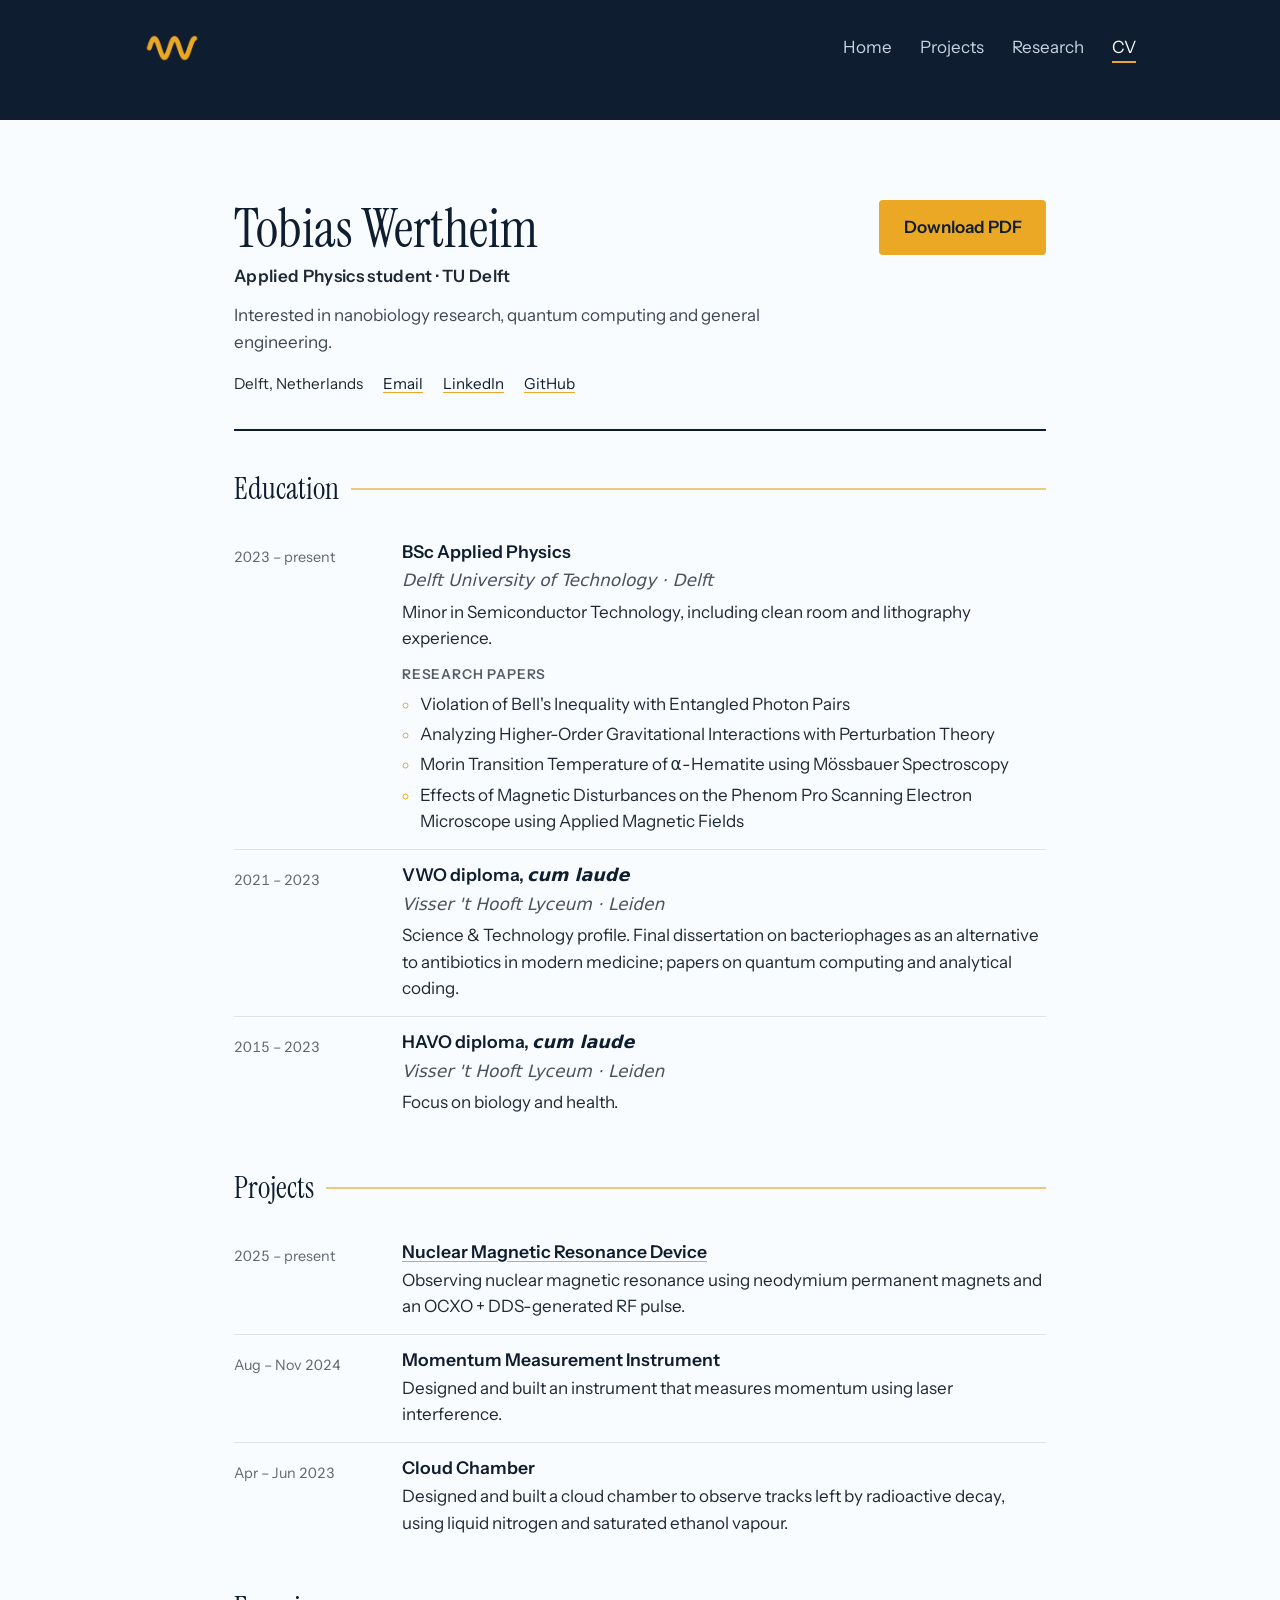
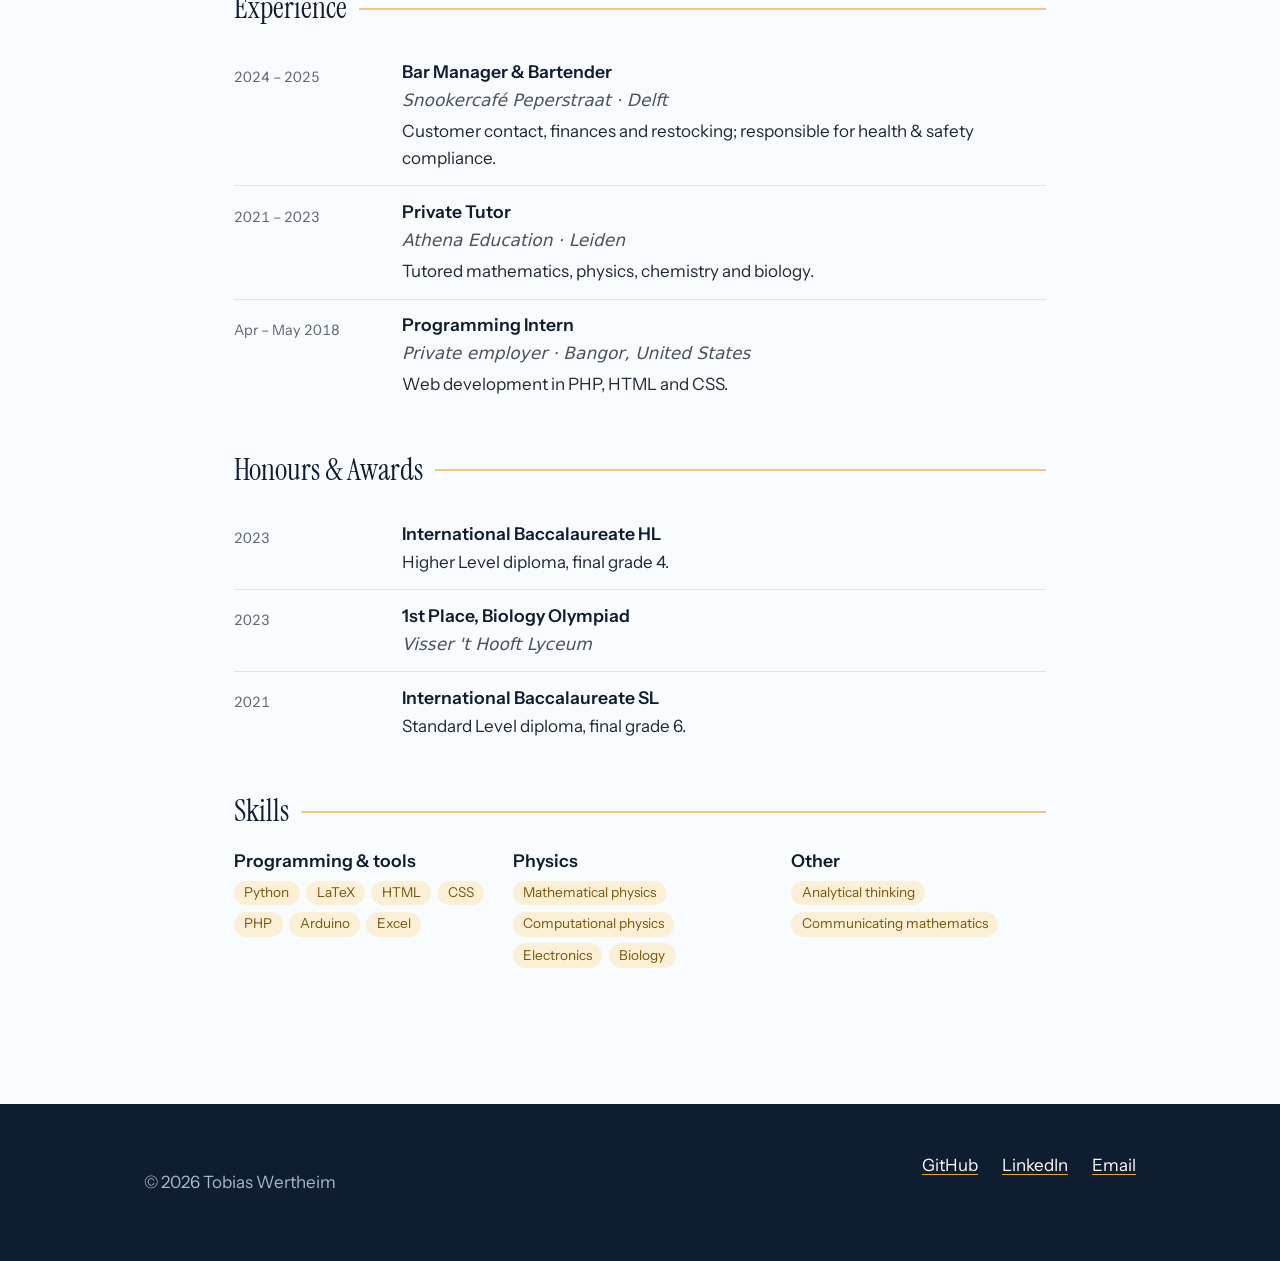
==== commit d1611b79: "Updated website with research" ====
--- a/cv.html
+++ b/cv.html
@@ -17,12 +17,16 @@
   <!-- Navigation bar stuff-->
   <header class="site-header">
     <nav class="nav">
-      <a href="index.html" class="nav-name"></a>
+      <!-- moving logo wave animation -->
+      <a href="index.html" class="nav-name logo" aria-label="Home">
+        <img src="/images/photon-logo.png" class="logo-still" alt="">
+        <img src="/images/photon-logo.gif" class="logo-anim" alt="">
+      </a>
       <ul class="nav-links">
         <li><a href="index.html">Home</a></li>
-        <li><a href="projects.html">Projects</a></li>
+        <li><a href='projects.html'>Projects</a></li>
         <li><a href="Research.html">Research</a></li>
-        <li><a href="cv.html" class="active">CV</a></li>
+        <li><a href="cv.html" class='active'>CV</a></li>
       </ul>
     </nav>
   </header>
--- a/style.css
+++ b/style.css
@@ -69,6 +69,28 @@
   top: 0; left: 0; right: 0;
   z-index: 10;
 }
+/* logo gif wave*/
+.logo img {
+  height: 56px;
+  width: 56px;
+  display: block;
+}
+.logo .logo-anim {
+  display: none;
+}
+.logo:hover .logo-still {
+  display: none;
+}
+.logo:hover .logo-anim {
+  display: block;
+}
+
+/* frame for research pdfs */
+.frame_pdf {
+  width: 100%;
+  height: 90vh;
+  border: none;
+}
 
 /* no hero here so solid infill */
 .site-header.solid {
